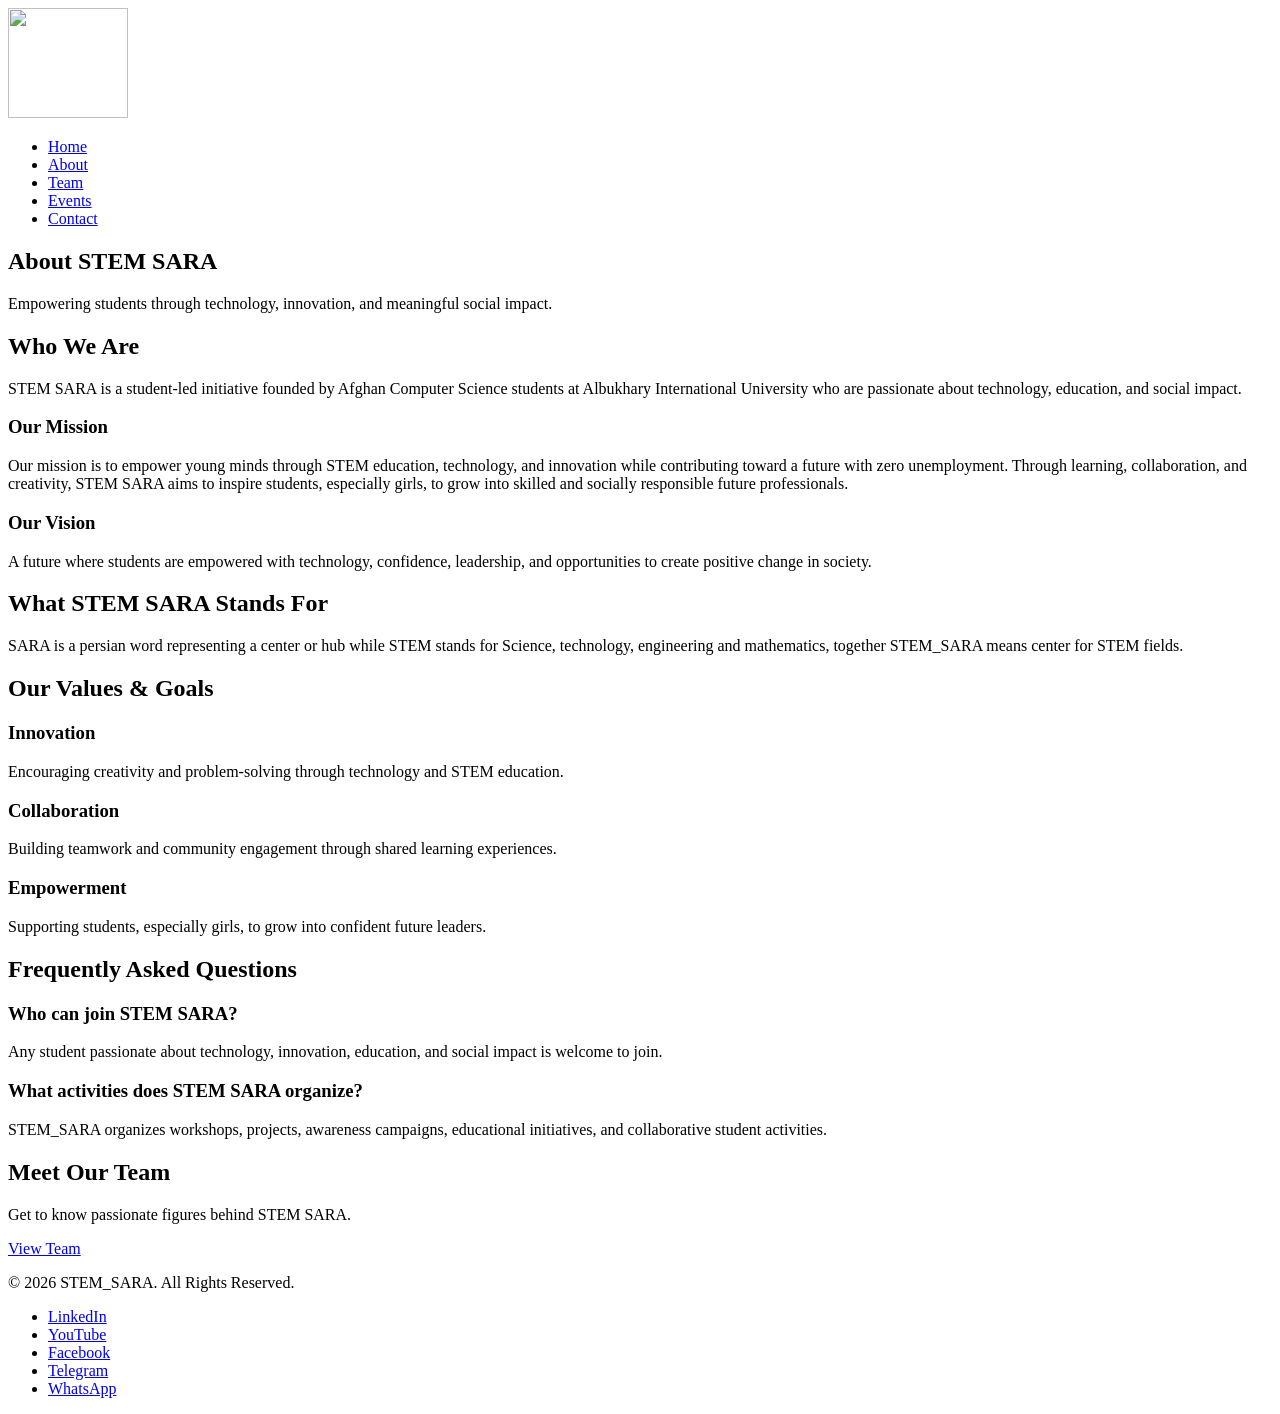
==== about.html @ ae7e3f7a "Add files via upload" ====
<!DOCTYPE html>
<html lang="en">

<head>
    <meta charset="UTF-8">
    <meta name="viewport" content="width=device-width, initial-scale=1.0">

    <title>About STEM_SARA</title>

    <link rel="stylesheet" href="css/style.css">

</head>

<body>

    <header class="site-header">

        <div class="container header-container">

            <div class="logo">
             <img src="Images/nobg_logo2.png" alt="" height="110px" width="120px">
            </div>

            <nav class="navbar">

                <ul class="nav-links">

                    <li><a href="index.html">Home</a></li>

                    <li><a href="about.html">About</a></li>

                    <li><a href="team.html">Team</a></li>

                    <li><a href="events.html">Events</a></li>

                    <!-- <li><a href="projects.html">Projects</a></li> -->

                    <!-- <li><a href="gallery.html">Gallery</a></li> -->

                    <li><a href="contact.html">Contact</a></li>

                </ul>

            </nav>

        </div>

    </header>

    <main>

        <section class="hero about-hero">

            <div class="container">

                <h2 id="h2about">About STEM SARA</h2>

                <p id="pabout">
                    Empowering students through technology, innovation, and meaningful social impact.
                </p>

            </div>

        </section>

        <section class="about-section">

            <div class="container">

                <div class="section-title">
                    <h2>Who We Are</h2>
                </div>

                <p>
                    STEM SARA is a student-led initiative founded by Afghan Computer Science students at Albukhary International University who are passionate about technology, education, and social impact.
                </p>

            </div>

        </section>

        <section class="mission-vision">

            <div class="container">

                <div class="card-grid">

                    <article class="card">

                        <h3>Our Mission</h3>

                        <p>
                            Our mission is to empower young minds through STEM education, technology, and innovation while contributing toward a future with zero unemployment. Through learning, collaboration, and creativity, STEM SARA aims to inspire students, especially girls, to grow into skilled and socially responsible future professionals.
                        </p>

                    </article>

                    <article class="card">

                        <h3>Our Vision</h3>

                        <p>
                            A future where students are empowered with technology, confidence, leadership, and opportunities to create positive change in society.
                        </p>

                    </article>

                </div>

            </div>

        </section>

        <section class="about-section">

            <div class="container">

                <div class="section-title">
                    <h2>What STEM SARA Stands For</h2>
                </div>

                <p>
                   SARA is a persian word representing a center or hub while STEM stands for Science, technology, engineering and mathematics, together STEM_SARA means center for STEM fields.
                </p>

            </div>

        </section>

        <section class="values-section">

            <div class="container">

                <div class="section-title">
                    <h2>Our Values & Goals</h2>
                </div>

                <div class="card-grid">

                    <article class="card">

                        <h3>Innovation</h3>

                        <p>
                            Encouraging creativity and problem-solving through technology and STEM education.
                        </p>

                    </article>

                    <article class="card">

                        <h3>Collaboration</h3>

                        <p>
                            Building teamwork and community engagement through shared learning experiences.
                        </p>

                    </article>

                    <article class="card">

                        <h3>Empowerment</h3>

                        <p>
                            Supporting students, especially girls, to grow into confident future leaders.
                        </p>

                    </article>

                </div>

            </div>

        </section>

        <section class="faq-section">

            <div class="container">

                <div class="section-title">
                    <h2>Frequently Asked Questions</h2>
                </div>

                <div class="faq-item">

                    <h3>Who can join STEM SARA?</h3>

                    <p>
                        Any student passionate about technology, innovation, education, and social impact is welcome to join.
                    </p>

                </div>

                <div class="faq-item">

                    <h3>What activities does STEM SARA organize?</h3>

                    <p>
                        STEM_SARA organizes workshops, projects, awareness campaigns, educational initiatives, and collaborative student activities.
                    </p>

                </div>

            </div>

        </section>

        <section class="cta-section">

            <div class="container">

                <h2>Meet Our Team</h2>

                <p>
                    Get to know passionate figures behind STEM SARA.
                </p>

                <a href="Team.html" class="btn">
                    View Team
                </a>

            </div>

        </section>

    </main>

    <footer class="site-footer">

        <div class="container">

            <p>
                &copy; 2026 STEM_SARA. All Rights Reserved.
            </p>

            <ul>

                <li><a href="#">LinkedIn</a></li>

                <li><a href="#">YouTube</a></li>

                <li><a href="#">Facebook</a></li>

                <li><a href="#">Telegram</a></li>

                <li><a href="#">WhatsApp</a></li>

            </ul>

        </div>

    </footer>

</body>

</html>
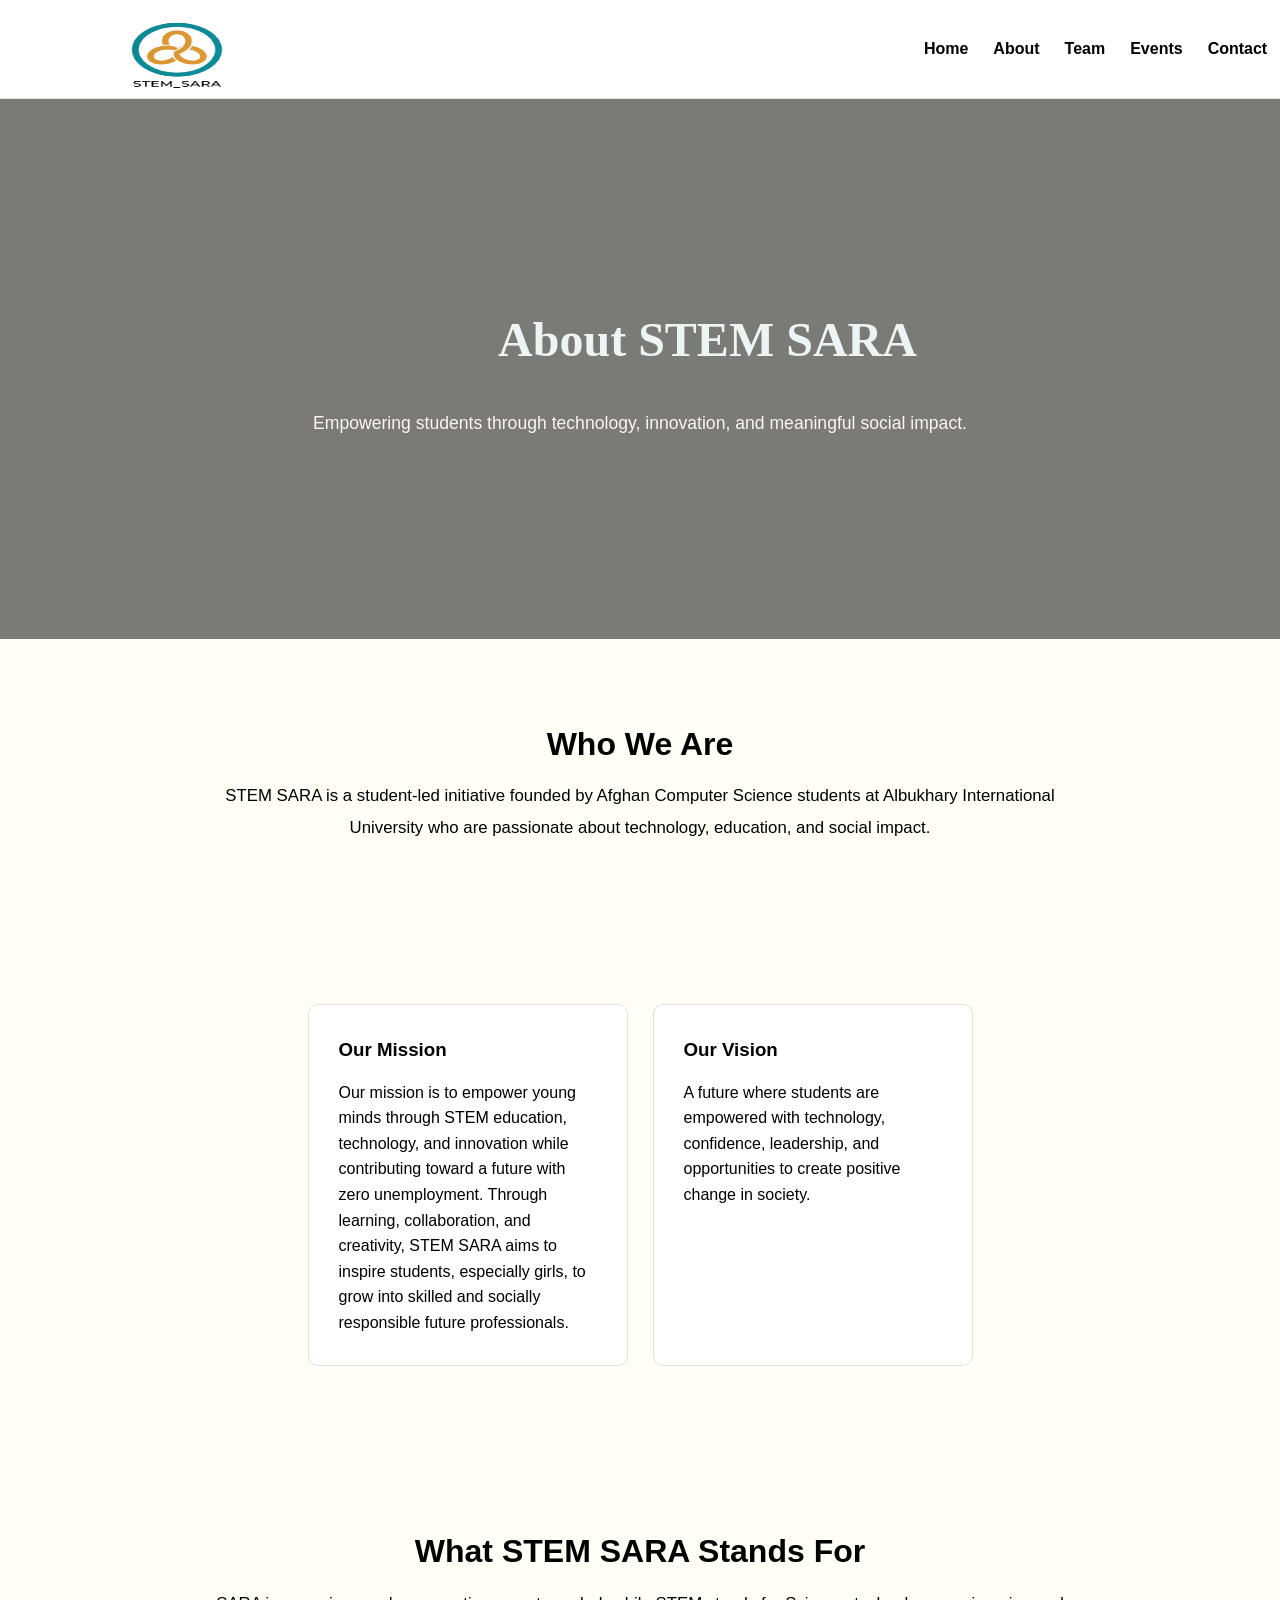
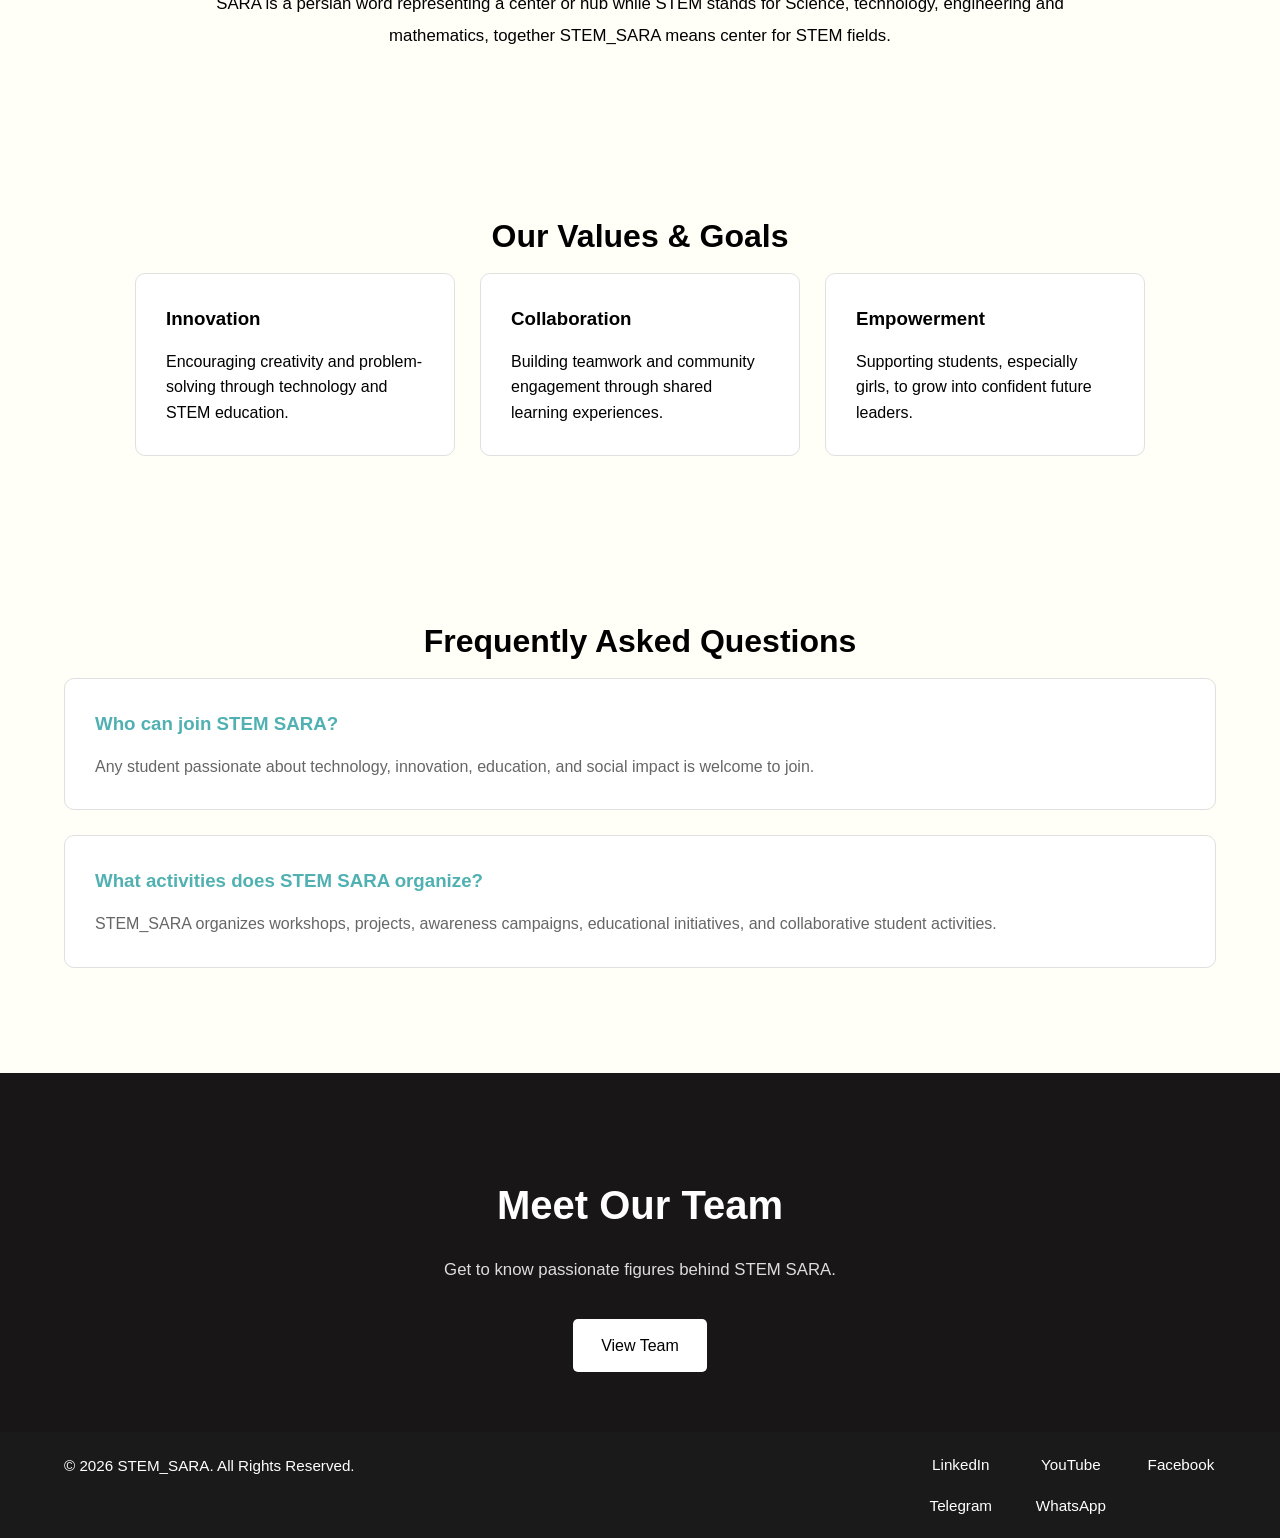
==== commit 83f9bd7a: "Update about.html" ====
--- a/about.html
+++ b/about.html
@@ -7,7 +7,7 @@
 
     <title>About STEM_SARA</title>
 
-    <link rel="stylesheet" href="css/style.css">
+    <link rel="stylesheet" href="CSS/style.css">
 
 </head>
 
@@ -253,4 +253,4 @@
 
 </body>
 
-</html>+</html>
--- a/CSS/style.css
+++ b/CSS/style.css
@@ -0,0 +1,848 @@
+
+* {
+    margin: 0;
+    padding: 0;
+    box-sizing: border-box;
+}
+
+body {
+    background-color: #FFFFF7;
+    color: black;
+    font-family: Arial, sans-serif;
+    line-height: 1.6;
+}
+
+.container {
+    width: 90%;
+    max-width: 1200px;
+    margin: auto;
+}
+
+section {
+    padding: 80px 0;
+}
+
+.section-title {
+    text-align: center;
+    margin-bottom: 40px;
+}
+
+.section-title h2 {
+    font-size: 2rem;
+    margin-bottom: 10px;
+}
+
+
+.site-header {
+    background-color: white;
+    border-bottom: 1px solid #dddddd;
+    position: sticky;
+    top: 0;
+    z-index: 1000;
+}
+
+.header-container {
+    display: flex;
+    justify-content: space-between;
+    align-items: center;
+    margin-top: 0%;
+    margin-left: 9%;
+}
+
+
+
+.logo img {
+
+    margin-top: 20%;
+    margin-bottom: 0%;
+    margin-left: 9%;
+height:70px;
+width: 100px;
+
+}
+
+.nav-links {
+    list-style: none;
+    display: flex;
+    gap: 25px;
+    margin-top: 0%;
+    margin-right: 15%;
+}
+
+.nav-links li a {
+    text-decoration: none;
+    color: black;
+    font-weight: bold;
+    transition: 0.3s;
+}
+
+.nav-links li a:hover {
+    color:#51B1B2;
+}
+
+
+.hero {
+    min-height: 80vh;
+
+
+  background-image:
+        linear-gradient(rgba(0,0,0,0.5),
+        rgba(0,0,0,0.0)),
+        url("../images/hero.jpg");
+
+
+    background-color: #f4f4ed;
+
+    background-size: cover;
+    background-position: center;
+
+    display: flex;
+    align-items: center;
+    text-align: center;
+    background-attachment: fixed;
+}
+
+.hero .container {
+    max-width: 900px;
+}
+
+.hero h2 {
+    font-size: 3rem;
+    margin-bottom: 20px;
+    margin-left: 35%;
+    text-wrap:nowrap;
+    font-family:Cambria, Cochin, Georgia, Times, 'Times New Roman', serif;
+    transition-duration: 2s;
+color:white;
+}
+.hero h2:hover{
+color:#fdfdfd;
+transition: ease-in;
+}
+.hero p {
+    font-size: 1.1rem;
+    margin-bottom: 30px;
+    margin-left: 40%;
+    text-align: center;
+color:white;
+font-weight:350;
+font-weight: bold;
+}
+
+/* Reusable Button */
+.btn {
+    display: inline-block;
+    background-color:#02787a;
+    color: white;
+    padding: 14px 28px;
+    text-decoration: none;
+    border-radius: 5px;
+    transition: 0.3s;
+    /* text-align: right; */
+    margin-left: 40%;
+}
+
+.btn:hover {
+    background-color:#769696;
+    
+}
+
+
+.about-preview p {
+    text-align: center;
+    max-width: 200px;
+    margin: auto;
+    font-size: 1.001rem;
+}
+
+
+
+.card-grid {
+    display: flex;
+    gap: 25px;
+    flex-wrap: wrap;
+    justify-content: center;
+}
+
+.card {
+    background-color: white;
+    padding: 30px;
+    border-radius: 10px;
+    width: 320px;
+
+    border: 1px solid #e0e0e0;
+
+    transition: 0.3s;
+}
+
+.card:hover {
+    transform: translateY(-5px);
+    background-color: #b2e0e1;
+}
+
+.card h3 {
+    margin-bottom: 15px;
+}
+
+
+.site-footer {
+    background-color: #0C0C0C;
+    color: white;
+    text-align: center;
+    padding: 30px 0;
+    height: 200px;
+}
+
+@media (max-width: 768px) {
+
+    /* Header Responsive */
+    .header-container {
+        flex-direction: column;
+        gap: 20px;
+    }
+
+    /* Navigation Responsive */
+    .nav-links {
+        flex-direction: column;
+        align-items: center;
+        gap: 8px;
+    }
+
+    .hero h2 {
+        font-size: 2.2rem;
+    }
+
+    .hero p {
+        font-size: 1rem;
+    }
+    .card {
+        width: 100%;
+    }
+
+
+
+
+}
+
+.site-footer {
+    background-color:#1A1A1A;
+    color: white;
+    padding: 20px 0;
+    margin-top: 0;
+    height: 20%;
+}
+
+.site-footer .container {
+    display: flex;
+    justify-content: space-between;
+    align-items: flex-start;
+    flex-wrap: wrap;
+    gap: 40px;
+}
+
+.site-footer p {
+    font-size: 0.95rem;
+    max-width: 300px;
+    line-height: 1.8;
+}
+
+.site-footer ul {
+    list-style: none;
+
+    display: grid;
+    grid-template-columns: repeat(3, 1fr);
+
+    gap: 15px 40px;
+}
+
+.site-footer ul li a {
+    color: white;
+    text-decoration: none;
+    transition: 0.3s;
+    font-size: 0.95rem;
+}
+
+.site-footer ul li a:hover {
+    color: #77efdb;
+}
+
+/* to make the footer responsive */
+
+@media (max-width: 480px) {
+
+    .site-footer .container {
+        flex-direction: column;
+        align-items:center;
+    }
+
+    .site-footer ul {
+        grid-template-columns: 1fr;
+    }
+
+}
+
+
+/*  2: page  about*/
+
+.about-hero {
+
+    min-height: 60vh;
+
+  background-image:
+        linear-gradient(rgba(0,0,0,0.5),
+        rgba(0,0,0,0.5)),
+        url("../images/about.jpg");
+
+
+    background-color: #f4f4ed;
+
+    background-size: cover;
+    background-position: center;
+
+    display: flex;
+    align-items: center;
+    /* text-align: center; */
+    background-attachment: fixed;
+}
+
+.about-hero h2 {
+    font-size: 3rem;
+    margin-bottom: 30px;
+margin-top: 0.2%;
+margin-left: 15%;
+color: #edf4f4;
+}
+
+.about-hero p {
+    font-size: 1.1rem;
+    max-width: 1100px;
+    margin-left: 40%;
+    flex-wrap:nowrap;
+    font-weight: 300;
+    color: #faf5f5;
+    font-weight: 350;
+margin: auto;
+}
+
+/* 
+  some General elements for about section
+ */
+
+.about-section {
+    padding: 80px 0;
+}
+
+.about-section p {
+    max-width: 900px;
+    margin: auto;
+    text-align: center;
+    font-size: 1.05rem;
+    line-height: 1.9;
+}
+
+.mission-vision {
+    padding: 80px 0;
+}
+
+.values-section {
+    padding: 80px 0;
+}
+
+.faq-section {
+    padding: 80px 0;
+}
+
+.faq-item {
+    background-color: white;
+
+    padding: 30px;
+
+    margin-bottom: 25px;
+
+    border-radius: 10px;
+
+    border: 1px solid #e0e0e0;
+}
+
+.faq-item h3 {
+    margin-bottom: 15px;
+}
+
+.cta-section {
+
+    background-color: rgb(24, 22, 22);
+    color: white;
+
+    text-align: center;
+
+    padding: 100px 20px 60px;
+
+    margin-bottom: 0;
+}
+
+.cta-section h2 {
+    font-size: 2.5rem;
+    margin-bottom: 20px;
+}
+
+.cta-section p {
+    margin-bottom: 35px;
+    font-size: 1.05rem;
+    color: #dddddd;
+    font-style: cursive;
+}
+
+.cta-section .btn {
+
+    background-color: white;
+    color: black;
+
+    border-radius: 5px;
+    /* align-items: left; */
+    margin: auto;
+}
+
+.cta-section .btn:hover {
+    background-color: #dddddd;
+}
+
+
+@media (max-width: 400px) {  
+/* here confused */
+    .about-hero h2 {
+        font-size: 2.2rem;
+    }
+
+    .about-hero p {
+        font-size: 1rem;
+    }
+
+    .cta-section h2 {
+        font-size: 2rem;
+    }
+
+    .faq-item {
+        padding: 20px;
+    }
+
+}
+
+/* 3:  team page */
+
+
+.team-hero {
+
+    min-height: 80vh;
+
+    background-image:
+        linear-gradient(rgba(0,0,0,0.5),
+        rgba(0,0,0,0.5)),
+        url("../images/team.jpg");
+
+    background-size: cover;
+    background-position: center;
+
+    display: flex;
+    align-items: center;
+    text-align: center;
+
+    color: white;
+
+   background-attachment: fixed;
+}
+ 
+.team-card{
+    /* margin: right 20%; */
+border-radius: 50px;
+text-align: center;
+}
+
+.img{
+
+    border-radius: 40px;
+}
+.team-hero h2{
+
+   text-align: left; 
+   margin-right:50% ;
+   color: white;
+}
+
+.team-hero p{
+    text-wrap: nowrap;
+margin: auto;
+font-weight: bold;
+color: white;
+}
+.team-image{
+
+    text-align: center;
+    margin-top: 10%;
+    border-radius: 50px;
+}
+
+/* 4: events page */
+
+
+.events-hero {
+
+    min-height: 50vh;
+
+    background-image: 
+        linear-gradient(rgba(0,0,0,0.5),
+        rgba(0,0,0,0.3)), 
+        url("../images/event_banner_3.jpg");
+    
+    background-color: #f4f4ed;
+
+    background-size: cover;
+    background-position: center;
+
+    display: flex;
+    align-items: center;
+    justify-content: center;
+
+    text-align: center;
+
+    color: white;
+    background-attachment: fixed;
+}
+
+.events-hero h2 {
+    font-size: 3rem;
+    margin:auto;
+    margin-bottom: 20%;
+}
+
+.events-hero p {
+    font-size: 1.1rem;
+    max-width: 700px;
+    margin: auto;
+    font-weight: bold;
+    margin-bottom: 10%;
+    color: white;
+}
+
+
+.events-intro {
+    padding: 80px 0;
+}
+
+.events-intro p {
+    max-width: 850px;
+    margin: auto;
+    text-align: center;
+    line-height: 1.8;
+}
+
+.upcoming-events {
+    padding: 80px 0;
+}
+
+.event-card {
+    position: relative;
+    overflow: hidden;
+}
+
+.event-card img {
+    width: 100%;
+    height: 220px;
+    object-fit: cover;
+
+    border-radius: 8px;
+    margin-bottom: 20px;
+}
+
+.event-badge {
+
+    display: inline-block;
+
+    background-color: rgb(243, 186, 14);
+    color: white;
+
+    padding: 6px 12px;
+
+    border-radius: 20px;
+
+    font-size: 0.8rem;
+    font-weight: bold;
+
+    margin-bottom: 15px;
+}
+
+.event-date {
+
+    font-weight: bold;
+
+    margin-top: 10px;
+    margin-bottom: 15px;
+
+    color: #666666;
+}
+
+
+.roadmap-section {
+    padding: 80px 0;
+}
+
+/* Roadmap List */
+.roadmap-list {
+
+    max-width: 700px;
+
+    margin: auto;
+
+    background-color: white;
+
+    padding: 40px;
+
+    border-radius: 10px;
+
+    border: 1px solid #e0e0e0;
+}
+
+.roadmap-list li {
+
+    margin-bottom: 15px;
+
+    margin-left: 20px;
+
+    line-height: 1.8;
+}
+
+.roadmap-list li:last-child {
+    margin-bottom: 0;
+}
+
+
+.why-participate {
+    padding: 80px 0;
+}
+
+.event-card:hover {
+
+    transform: translateY(-8px);
+
+    transition: 0.3s;
+}
+
+@media (max-width: 768px) {
+
+    .events-hero h2 {
+        font-size: 2.2rem;
+    }
+
+    .events-hero p {
+        font-size: 1rem;
+    }
+
+    .event-card img {
+        height: 200px;
+    }
+
+    .roadmap-list {
+        padding: 25px;
+    }
+
+}
+
+
+/*  5: contact page */
+
+
+.contact-layout {
+
+    display: flex;
+    gap: 50px;
+
+    align-items: flex-start;
+
+    padding: 80px 0;
+
+}
+
+
+.contact-hero {
+
+    min-height: 70vh;
+
+  background-image:
+        linear-gradient(rgba(0,0,0,0.5),
+        rgba(0,0,0,0.5)),
+        url("../images/contact.png");
+
+
+    background-color: #f4f4ed;
+
+    background-size: cover;
+    background-position: center;
+
+    display: flex;
+    align-items: center;
+    background-attachment: fixed;
+}
+
+
+.contact-hero h1{
+    color: white;
+    margin: auto;
+}
+.contact-hero p{
+    margin: auto;
+    margin-top: 4%;
+    font-weight: bold;
+    color: white;
+}
+
+.contact-card p{
+    color: #3e3c3c;
+
+}
+.contact-info {
+
+    flex: 1;
+}
+
+/* input field */
+.contact-form-container {
+
+    flex: 2;
+
+    background-color: white;
+
+    padding: 35px;
+
+    border-radius: 10px;
+
+    box-shadow: 0 5px 20px rgba(0,0,0,0.08);
+}
+
+
+.contact-form-container h2 {
+
+    margin-bottom: 25px;
+}
+
+
+.contact-form-container form {
+
+    display: flex;
+
+    flex-direction: column;
+
+    gap: 18px;
+}
+
+.contact-form-container label {
+
+    font-weight: 600;
+}
+
+.contact-form-container input,
+.contact-form-container textarea {
+
+    width: 100%;
+
+    padding: 12px;
+
+    border: 1px solid #dcdcdc;
+
+    border-radius: 6px;
+
+    font-size: 1rem;
+
+    font-family: Arial, sans-serif;
+}
+
+/* input place */
+.contact-form-container textarea {
+
+    resize: vertical;
+
+    min-height: 140px;
+}
+
+/* Button */
+
+.contact-form-container button {
+
+    width: fit-content;
+
+    padding: 12px 28px;
+
+    border:#b2e0e1;
+
+    border-radius: 6px;
+
+    background-color: rgb(3, 158, 137);
+
+    color: white;
+
+    font-size: 1rem;
+    align-items: left;
+}
+
+.contact-form-container button:hover {
+
+    opacity: 0.9;
+}
+
+ 
+.social-grid{
+
+    background-color: white;
+
+    padding: 60px;
+
+    margin-bottom: 20px;
+
+    border-radius: 10px;
+
+    box-shadow: 0 3px 10px rgba(173, 22, 22, 0.05);
+
+    background-image:linear-gradient(rgb(13, 6, 40), rgb(20, 9, 62), rgb(18, 15, 55));
+}
+
+
+.section-title {
+
+    margin-bottom: 10px;
+}
+
+.social-grid a{
+    display: block;
+    margin: 25px;
+    text-decoration: none;
+    color: #fb9506;
+}
+
+.social-grid a:hover{
+    color: rgb(173, 75, 4);
+}
+
+.faq-item h3{
+    color: #51B1B2;
+    font-style:arial;
+}
+.faq-item p{
+color: #666666;
+
+}
+@media (max-width: 768px) {
+
+    .contact-layout {
+
+        flex-direction: column;
+    }
+
+    .contact-info,
+    .contact-form-container {
+
+        width: 100%;
+    }
+}
+
+
+
+/* future */
+/* projects, gallery,... */
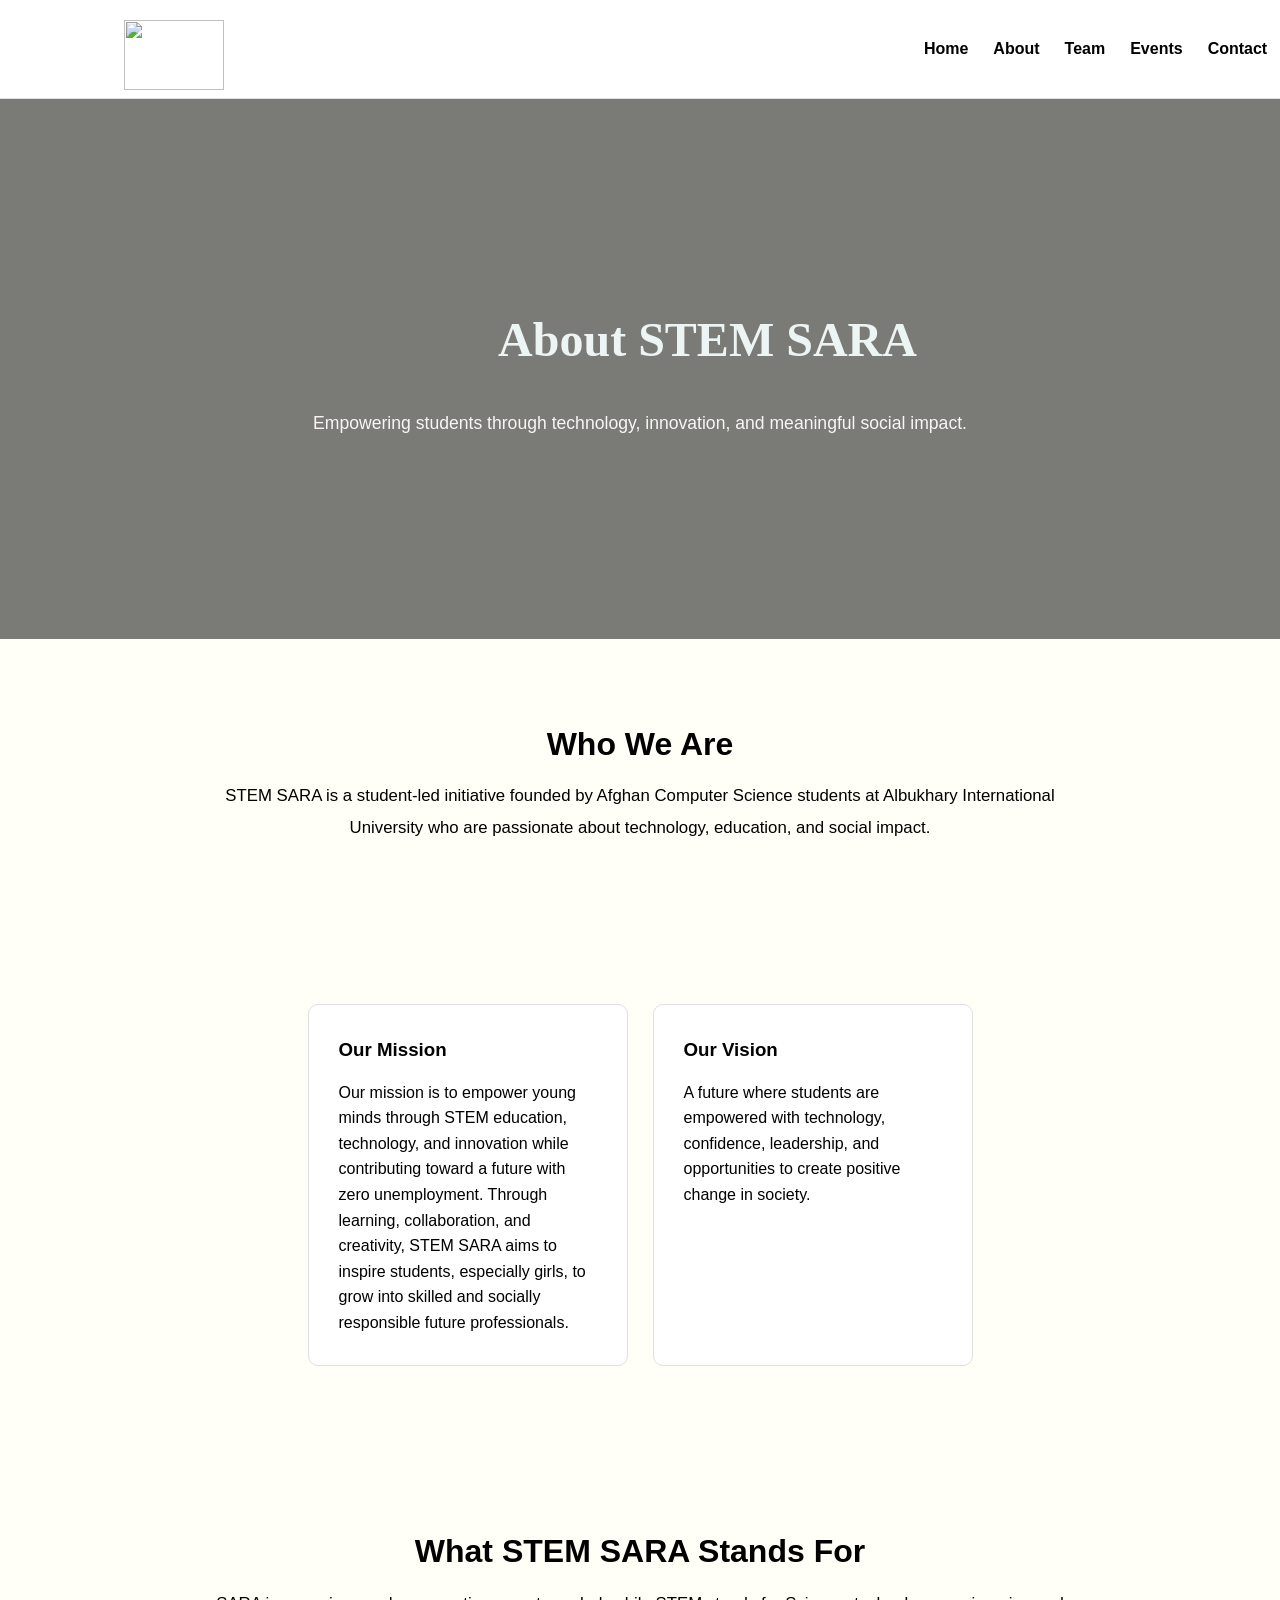
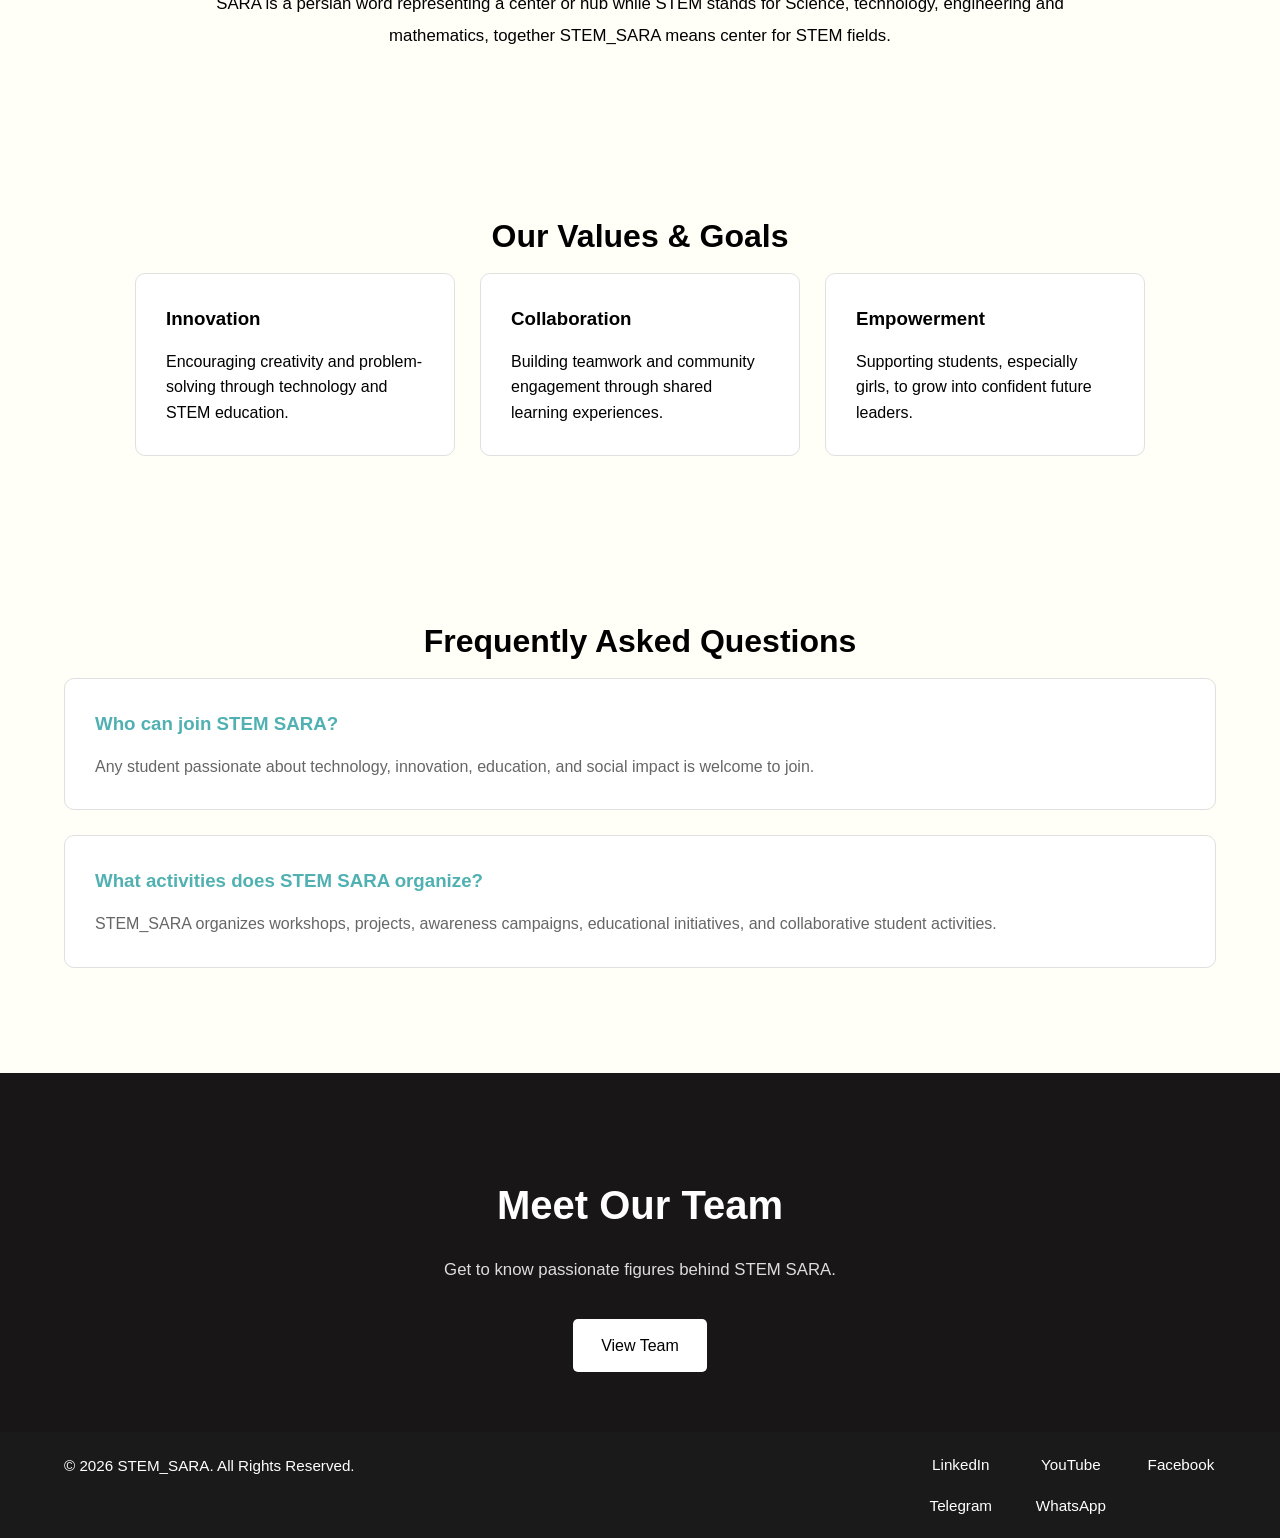
==== commit 26d1332f: "Fix HTML formatting issues in about.html" ====
--- a/about.html
+++ b/about.html
@@ -18,7 +18,7 @@
         <div class="container header-container">
 
             <div class="logo">
-             <img src="Images/nobg_logo2.png" alt="" height="110px" width="120px">
+             <img src=".Images/nobg_logo2.png" alt="" height="110px" width="120px">
             </div>
 
             <nav class="navbar">
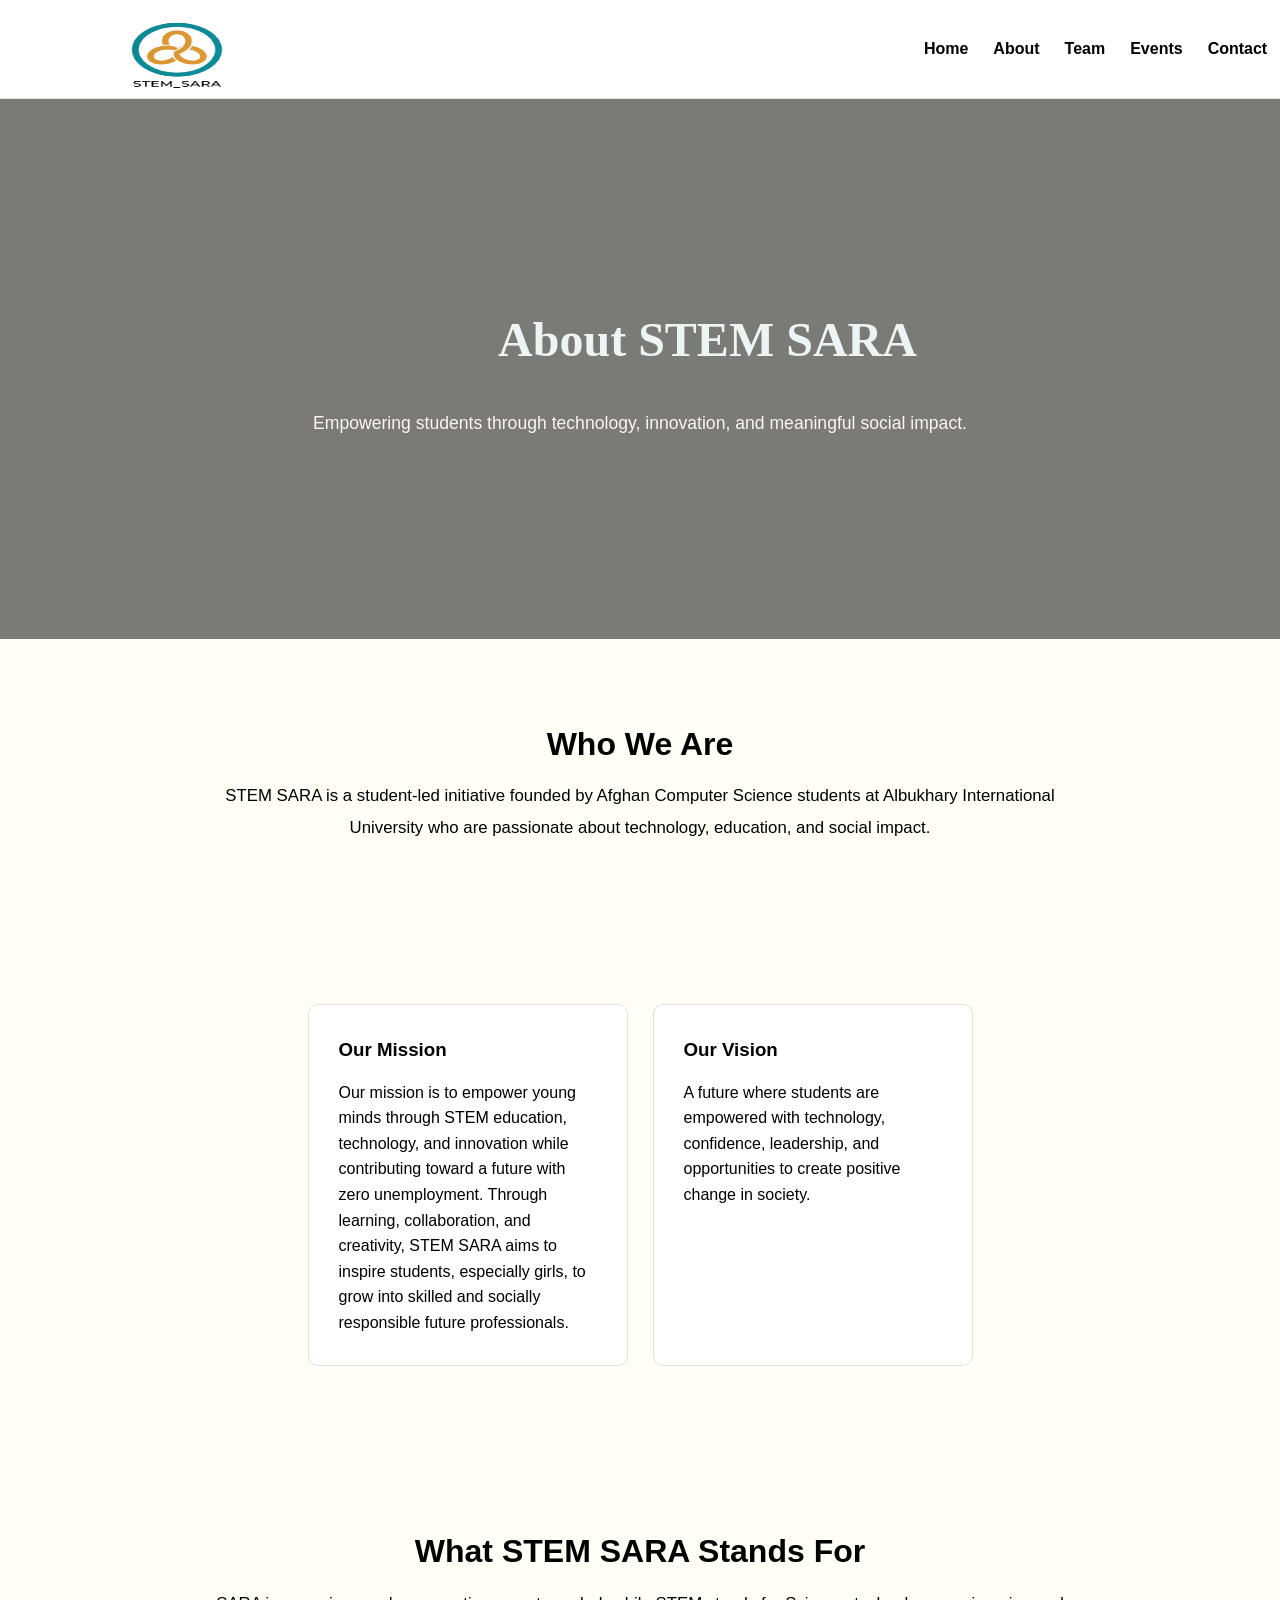
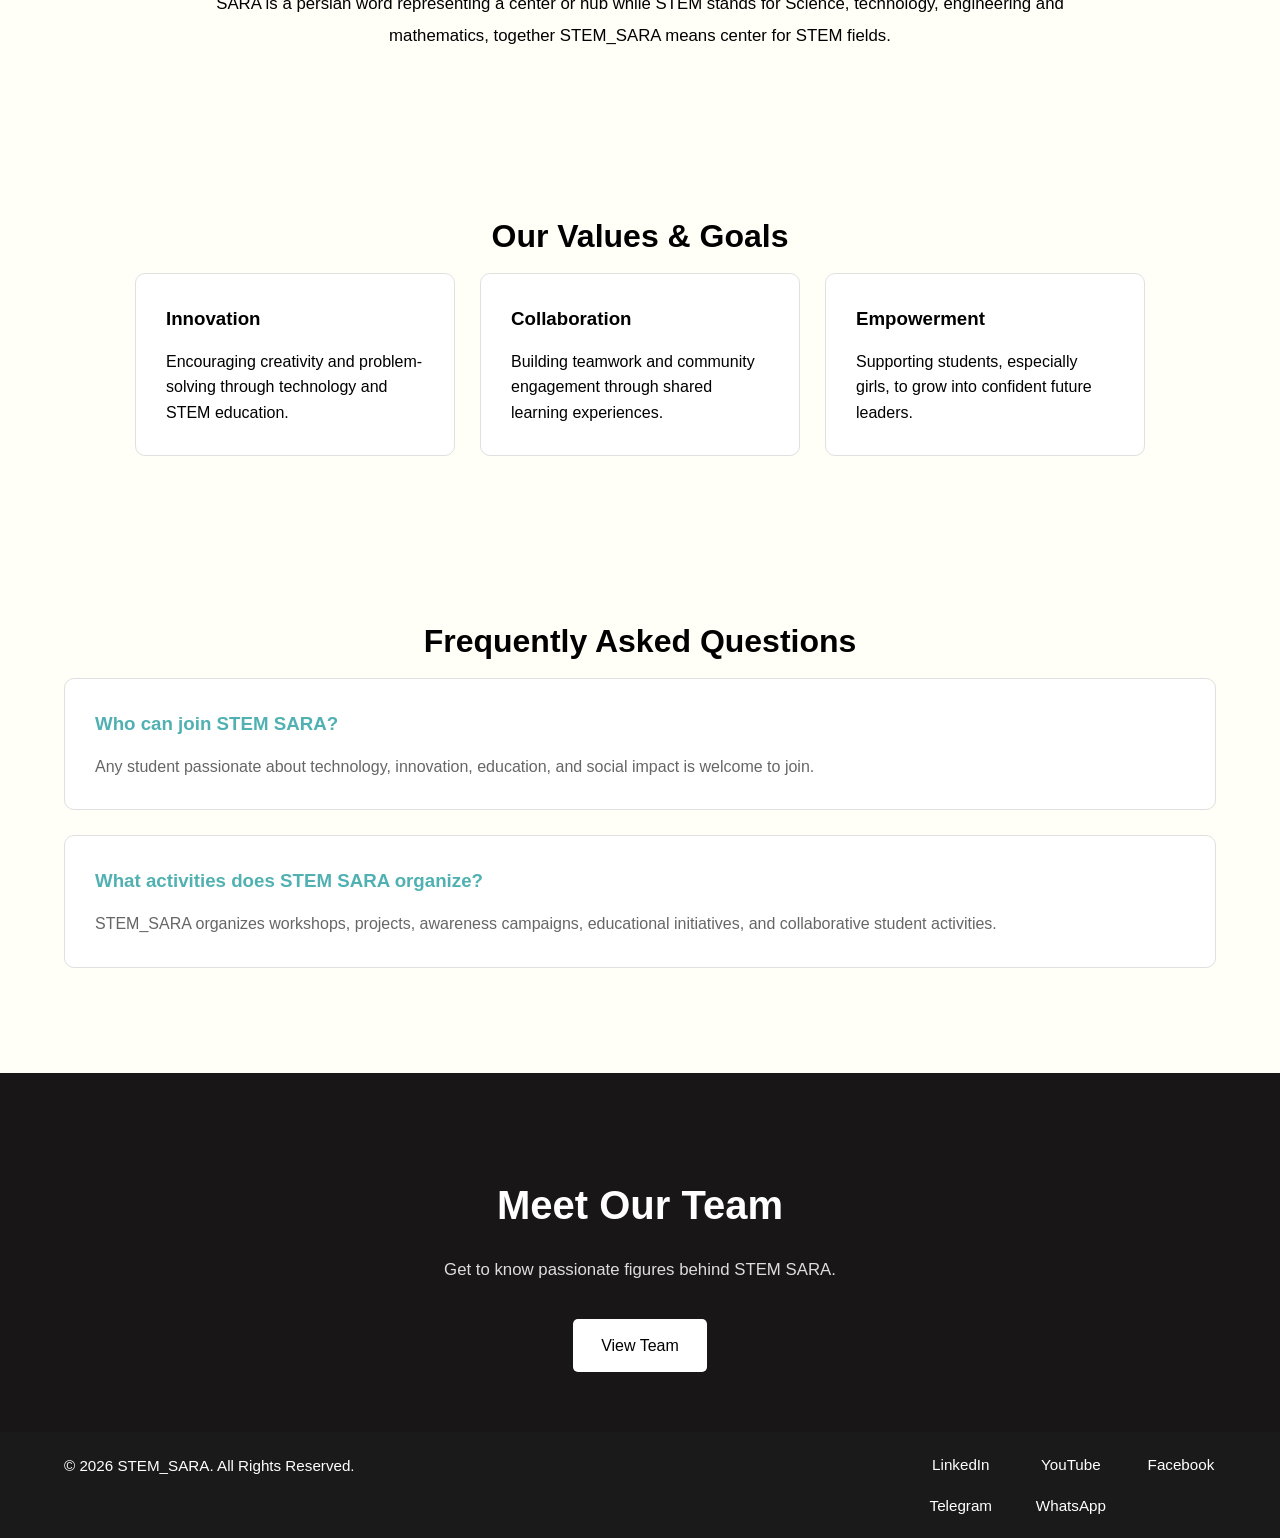
==== commit 5e8355a3: "Fix HTML formatting and structure in about.html" ====
--- a/about.html
+++ b/about.html
@@ -18,7 +18,7 @@
         <div class="container header-container">
 
             <div class="logo">
-             <img src=".Images/nobg_logo2.png" alt="" height="110px" width="120px">
+             <img src="Images/nobg_logo2.png" alt="" height="110px" width="120px">
             </div>
 
             <nav class="navbar">
